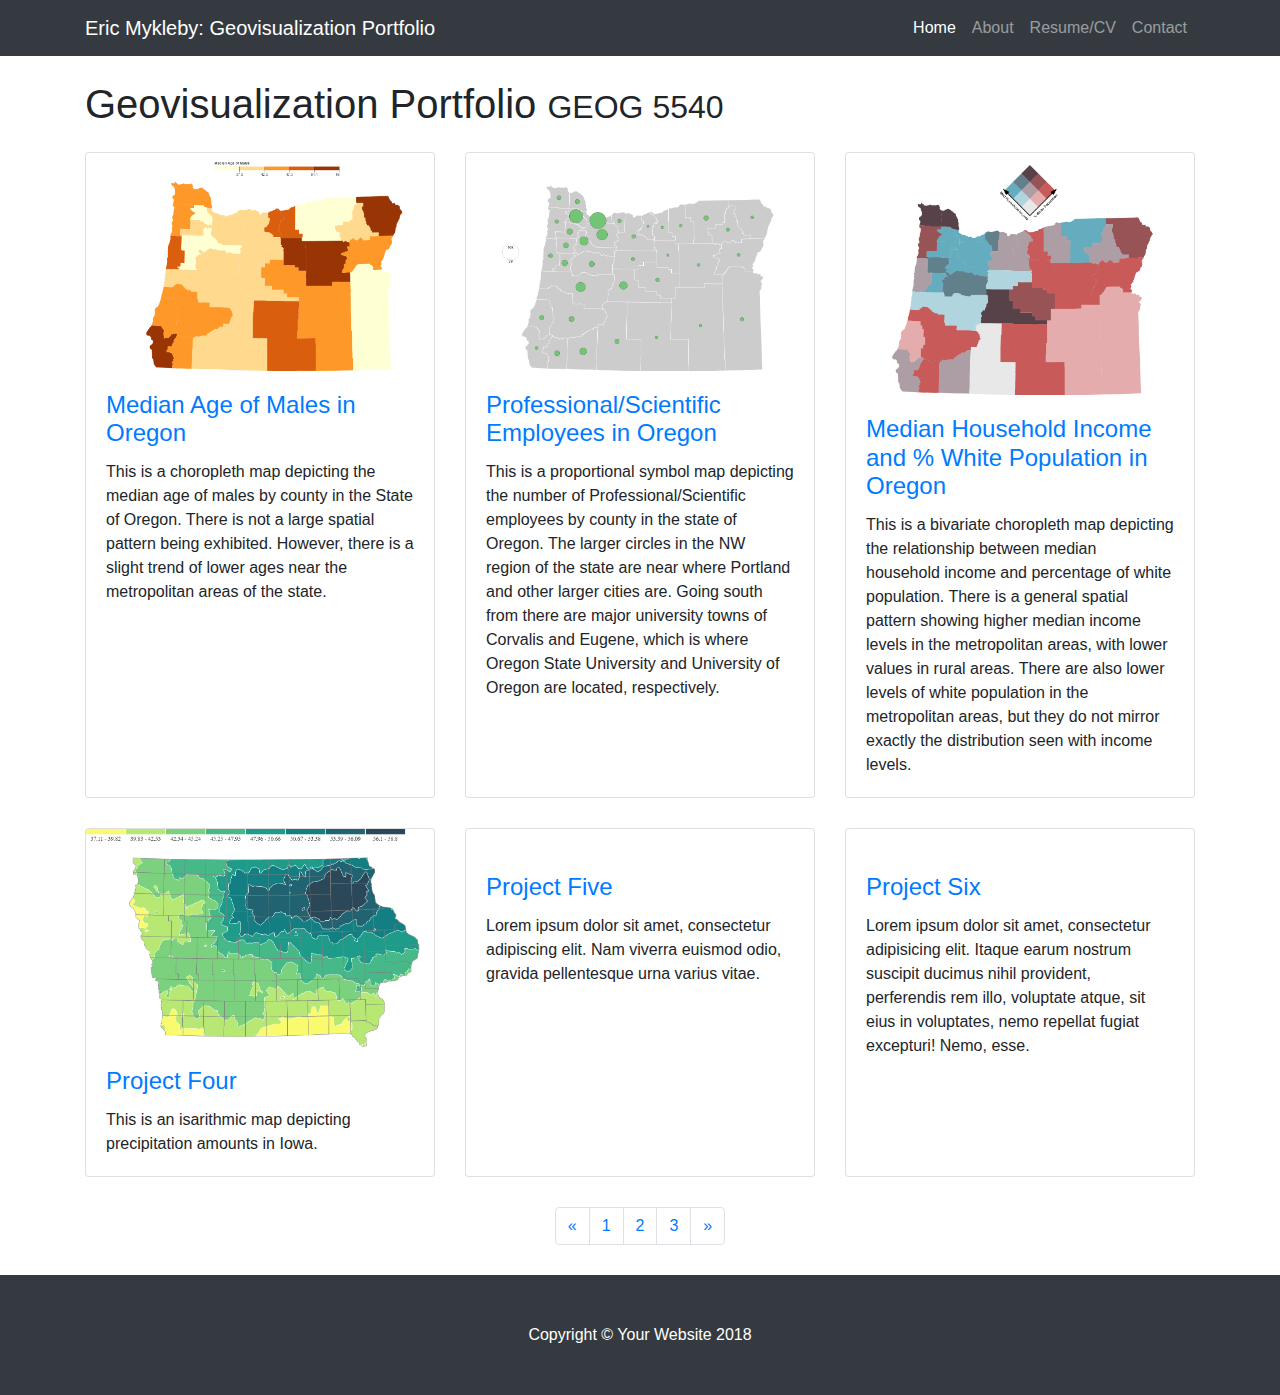
==== index.html @ d4272541 "Add files via upload" ====
<!DOCTYPE html>
<html lang="en">

  <head>

    <meta charset="utf-8">
    <meta name="viewport" content="width=device-width, initial-scale=1, shrink-to-fit=no">
    <meta name="description" content="">
    <meta name="author" content="">

    <title>Eric's Portfolio</title>

    <!-- Bootstrap core CSS -->
    <link href="vendor/bootstrap/css/bootstrap.min.css" rel="stylesheet">

    <!-- Custom styles for this template -->
    <link href="css/3-col-portfolio.css" rel="stylesheet">

  </head>

  <body>

    <!-- Navigation -->
    <nav class="navbar navbar-expand-lg navbar-dark bg-dark fixed-top">
      <div class="container">
        <a class="navbar-brand" href="#">Eric Mykleby: Geovisualization Portfolio</a>
        <button class="navbar-toggler" type="button" data-toggle="collapse" data-target="#navbarResponsive" aria-controls="navbarResponsive" aria-expanded="false" aria-label="Toggle navigation">
          <span class="navbar-toggler-icon"></span>
        </button>
        <div class="collapse navbar-collapse" id="navbarResponsive">
          <ul class="navbar-nav ml-auto">
            <li class="nav-item active">
              <a class="nav-link" href="#">Home
                <span class="sr-only">(current)</span>
              </a>
            </li>
            <li class="nav-item">
              <a class="nav-link" href="shortbio.html">About</a>
            </li>
            <li class="nav-item">
              <a class="nav-link" href="Resume - GIS.pdf">Resume/CV</a>
            </li>
            <li class="nav-item">
              <a class="nav-link" href="mailto:eric-mykleby@uiowa.edu">Contact</a>
            </li>
          </ul>
        </div>
      </div>
    </nav>

    <!-- Page Content -->
    <div class="container">

      <!-- Page Heading -->
      <h1 class="my-4">Geovisualization Portfolio
        <small>GEOG 5540</small>
      </h1>

      <div class="row">
        <div class="col-lg-4 col-sm-6 portfolio-item">
          <div class="card h-100">
            <a href="https://observablehq.com/@emykleby/choropleth-mapping-geog-3540"><img class="card-img-top" src="images/choropleth (4).png" alt=""></a>
            <div class="card-body">
              <h4 class="card-title">
                <a href="https://observablehq.com/@emykleby/choropleth-mapping-geog-3540">Median Age of Males in Oregon</a>
              </h4>
              <p class="card-text">This is a choropleth map depicting the median age of males by county in the State of Oregon. There is not a large spatial pattern being exhibited. However, there is a slight trend of lower ages near the metropolitan areas of the state.</p>
            </div>
          </div>
        </div>
        <div class="col-lg-4 col-sm-6 portfolio-item">
          <div class="card h-100">
            <a href="https://observablehq.com/@emykleby/proportional-symbol-mapping"><img class="card-img-top" src="images/proportionalSymbols (1).png" alt=""></a>
            <div class="card-body">
              <h4 class="card-title">
                <a href="https://observablehq.com/@emykleby/proportional-symbol-mapping">Professional/Scientific Employees in Oregon</a>
              </h4>
              <p class="card-text">This is a proportional symbol map depicting the number of Professional/Scientific employees by county in the state of Oregon. The larger circles in the NW region of the state are near where Portland and other larger cities are. Going south from there are major university towns of Corvalis and Eugene, which is where Oregon State University and University of Oregon are located, respectively.</p>
            </div>
          </div>
        </div>
        <div class="col-lg-4 col-sm-6 portfolio-item">
          <div class="card h-100">
            <a href="https://observablehq.com/@emykleby/bivariate-choropleth-mapping"><img class="card-img-top" src="images/bivar.png" alt=""></a>
            <div class="card-body">
              <h4 class="card-title">
                <a href="https://observablehq.com/@emykleby/bivariate-choropleth-mapping">Median Household Income and % White Population in Oregon</a>
              </h4>
              <p class="card-text">This is a bivariate choropleth map depicting the relationship between median household income and percentage of white population. There is a general spatial pattern showing higher median income levels in the metropolitan areas, with lower values in rural areas. There are also lower levels of white population in the metropolitan areas, but they do not mirror exactly the distribution seen with income levels.</p>
            </div>
          </div>
        </div>
        <div class="col-lg-4 col-sm-6 portfolio-item">
          <div class="card h-100">
            <a href="https://observablehq.com/@caglarkoylu/isarithmic-mapping-geog-3540"><img class="card-img-top" src="images/isarithmic-mapping-geog-3540 (1).png" alt=""></a>
            <div class="card-body">
              <h4 class="card-title">
                <a href="#">Project Four</a>
              </h4>
              <p class="card-text">This is an isarithmic map depicting precipitation amounts in Iowa.</p>
            </div>
          </div>
        </div>
        <div class="col-lg-4 col-sm-6 portfolio-item">
          <div class="card h-100">
            <a href="#"><img class="card-img-top" src="http://placehold.it/700x400" alt=""></a>
            <div class="card-body">
              <h4 class="card-title">
                <a href="#">Project Five</a>
              </h4>
              <p class="card-text">Lorem ipsum dolor sit amet, consectetur adipiscing elit. Nam viverra euismod odio, gravida pellentesque urna varius vitae.</p>
            </div>
          </div>
        </div>
        <div class="col-lg-4 col-sm-6 portfolio-item">
          <div class="card h-100">
            <a href="#"><img class="card-img-top" src="http://placehold.it/700x400" alt=""></a>
            <div class="card-body">
              <h4 class="card-title">
                <a href="#">Project Six</a>
              </h4>
              <p class="card-text">Lorem ipsum dolor sit amet, consectetur adipisicing elit. Itaque earum nostrum suscipit ducimus nihil provident, perferendis rem illo, voluptate atque, sit eius in voluptates, nemo repellat fugiat excepturi! Nemo, esse.</p>
            </div>
          </div>
        </div>
      </div>
      <!-- /.row -->

      <!-- Pagination -->
      <ul class="pagination justify-content-center">
        <li class="page-item">
          <a class="page-link" href="#" aria-label="Previous">
            <span aria-hidden="true">&laquo;</span>
            <span class="sr-only">Previous</span>
          </a>
        </li>
        <li class="page-item">
          <a class="page-link" href="#">1</a>
        </li>
        <li class="page-item">
          <a class="page-link" href="#">2</a>
        </li>
        <li class="page-item">
          <a class="page-link" href="#">3</a>
        </li>
        <li class="page-item">
          <a class="page-link" href="#" aria-label="Next">
            <span aria-hidden="true">&raquo;</span>
            <span class="sr-only">Next</span>
          </a>
        </li>
      </ul>

    </div>
    <!-- /.container -->

    <!-- Footer -->
    <footer class="py-5 bg-dark">
      <div class="container">
        <p class="m-0 text-center text-white">Copyright &copy; Your Website 2018</p>
      </div>
      <!-- /.container -->
    </footer>

    <!-- Bootstrap core JavaScript -->
    <script src="vendor/jquery/jquery.min.js"></script>
    <script src="vendor/bootstrap/js/bootstrap.bundle.min.js"></script>

  </body>

</html>
---- css/3-col-portfolio.css ----
/*!
 * Start Bootstrap - 3 Col Portfolio (https://startbootstrap.com/template-overviews/3-col-portfolio)
 * Copyright 2013-2018 Start Bootstrap
 * Licensed under MIT (https://github.com/BlackrockDigital/startbootstrap-3-col-portfolio/blob/master/LICENSE)
 */

body {
  padding-top: 54px;
}

@media (min-width: 992px) {
  body {
    padding-top: 56px;
  }
}

.portfolio-item {
  margin-bottom: 30px;
}

.pagination {
  margin-bottom: 30px;
}
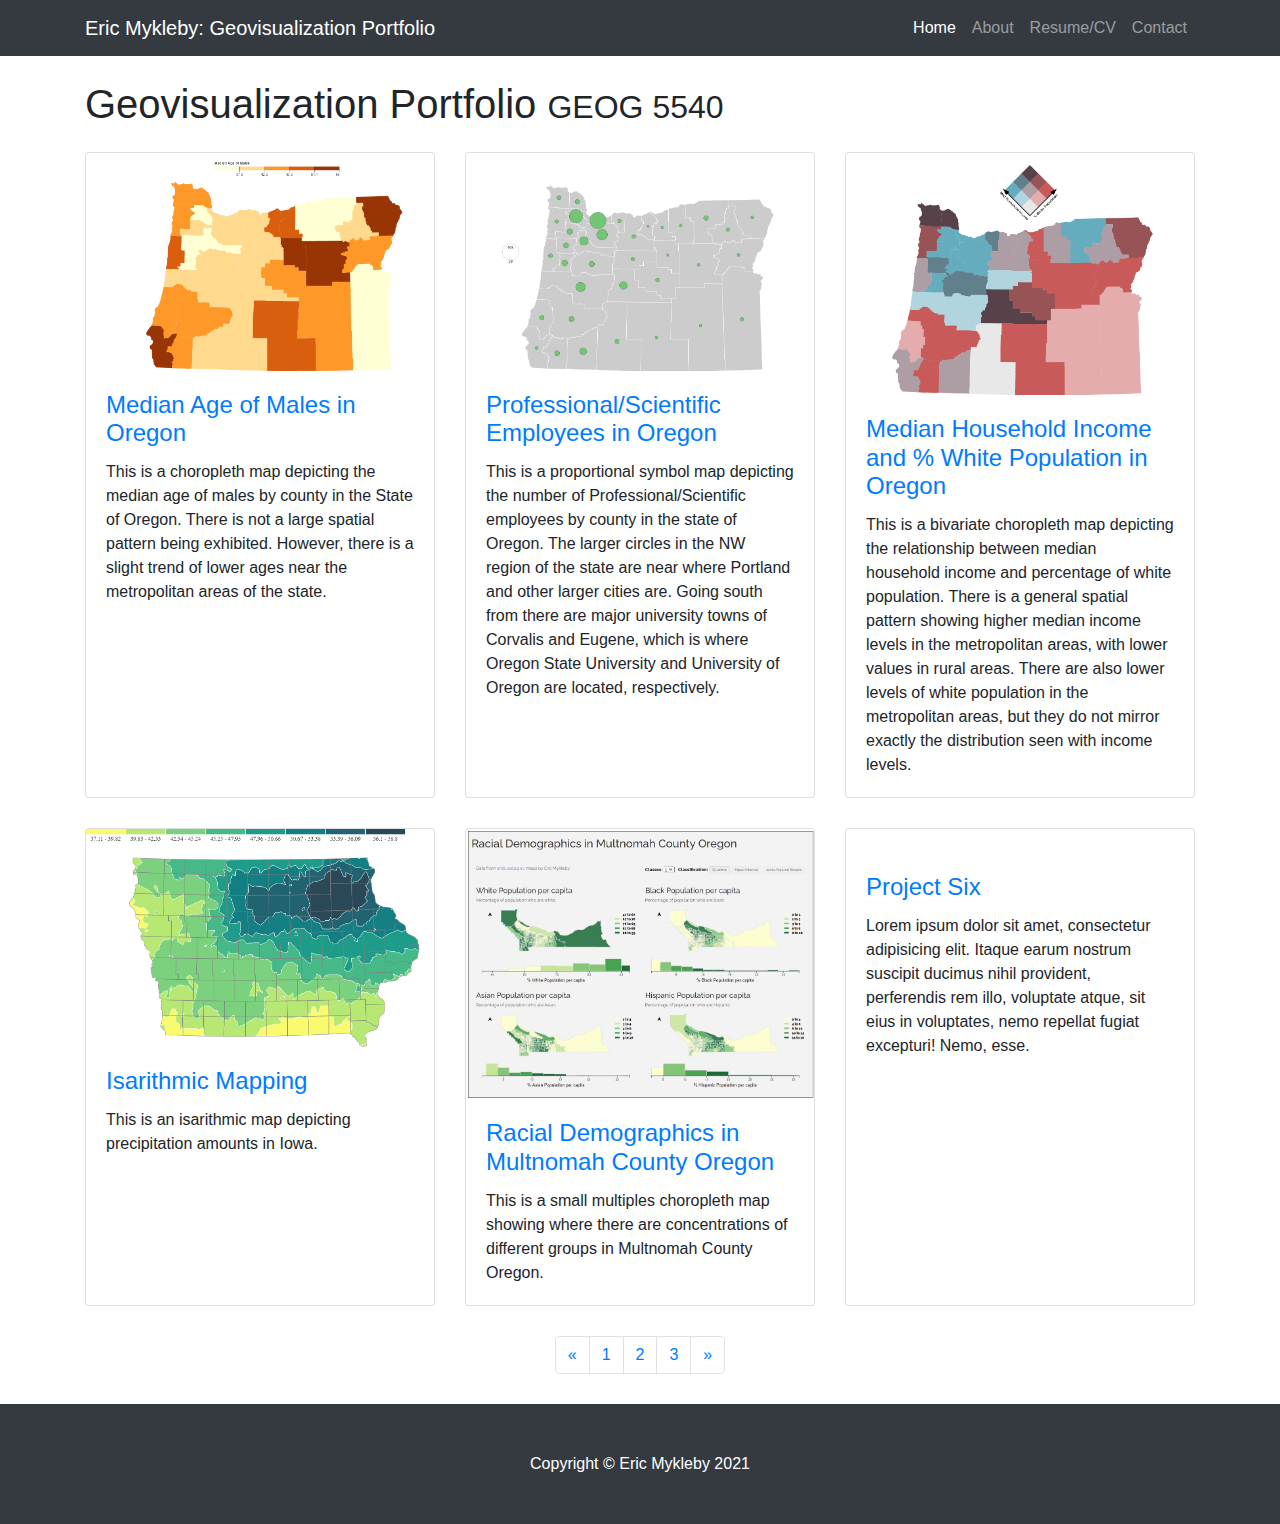
==== commit 86d1f955: "Add files via upload" ====
--- a/index.html
+++ b/index.html
@@ -95,7 +95,7 @@
             <a href="https://observablehq.com/@caglarkoylu/isarithmic-mapping-geog-3540"><img class="card-img-top" src="images/isarithmic-mapping-geog-3540 (1).png" alt=""></a>
             <div class="card-body">
               <h4 class="card-title">
-                <a href="#">Project Four</a>
+                <a href="https://observablehq.com/@caglarkoylu/isarithmic-mapping-geog-3540">Isarithmic Mapping</a>
               </h4>
               <p class="card-text">This is an isarithmic map depicting precipitation amounts in Iowa.</p>
             </div>
@@ -103,12 +103,12 @@
         </div>
         <div class="col-lg-4 col-sm-6 portfolio-item">
           <div class="card h-100">
-            <a href="#"><img class="card-img-top" src="http://placehold.it/700x400" alt=""></a>
+            <a href="smallmultipleChoropleths/"><img class="card-img-top" src="images/SM.JPG" alt=""></a>
             <div class="card-body">
               <h4 class="card-title">
-                <a href="#">Project Five</a>
+                <a href="smallmultipleChoropleths/">Racial Demographics in Multnomah County Oregon </a>
               </h4>
-              <p class="card-text">Lorem ipsum dolor sit amet, consectetur adipiscing elit. Nam viverra euismod odio, gravida pellentesque urna varius vitae.</p>
+              <p class="card-text">This is a small multiples choropleth map showing where there are concentrations of different groups in Multnomah County Oregon.</p>
             </div>
           </div>
         </div>
@@ -157,7 +157,7 @@
     <!-- Footer -->
     <footer class="py-5 bg-dark">
       <div class="container">
-        <p class="m-0 text-center text-white">Copyright &copy; Your Website 2018</p>
+        <p class="m-0 text-center text-white">Copyright &copy; Eric Mykleby 2021</p>
       </div>
       <!-- /.container -->
     </footer>
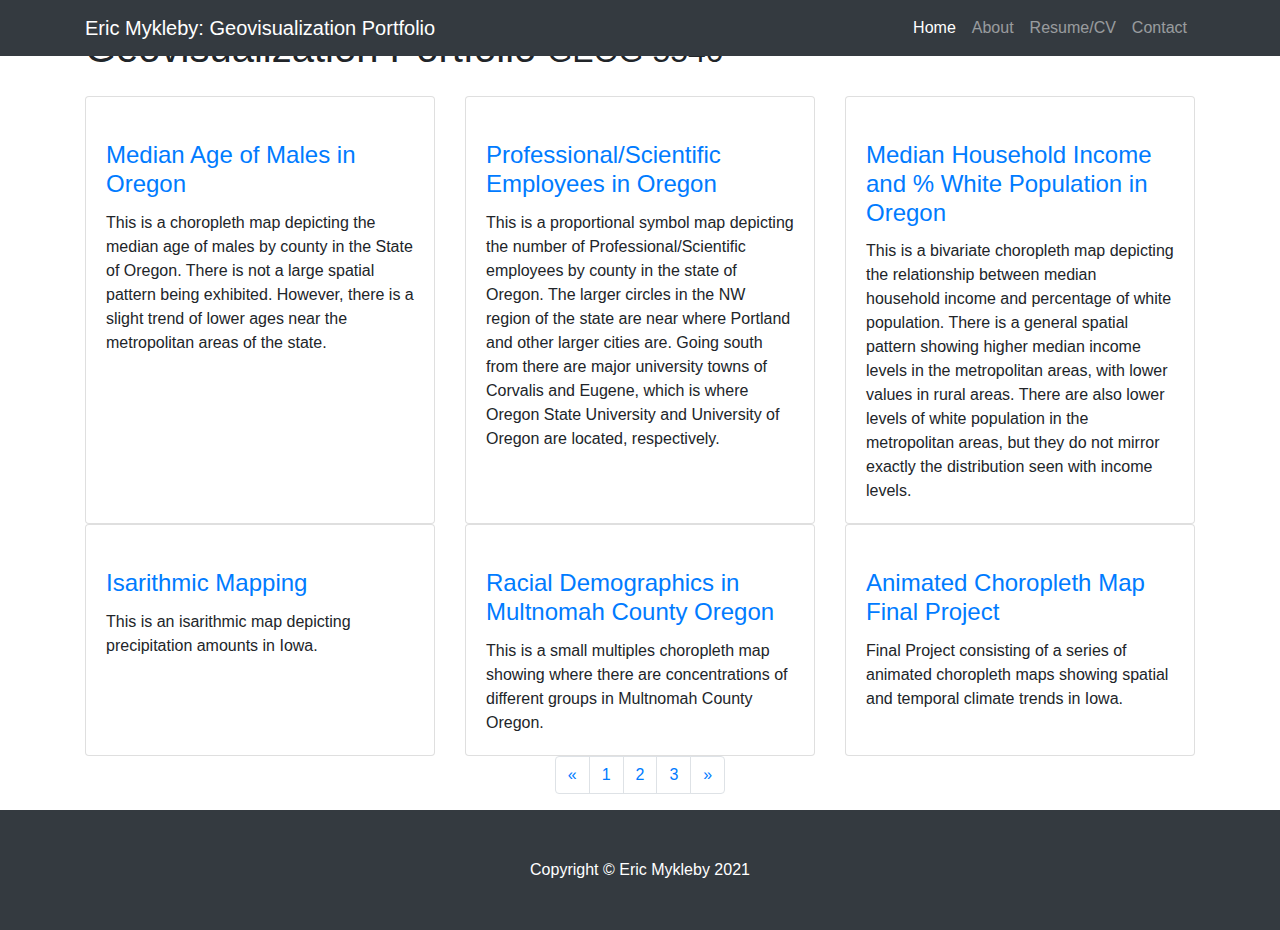
==== commit 825e26d2: "Add files via upload" ====
--- a/index.html
+++ b/index.html
@@ -114,12 +114,12 @@
         </div>
         <div class="col-lg-4 col-sm-6 portfolio-item">
           <div class="card h-100">
-            <a href="#"><img class="card-img-top" src="http://placehold.it/700x400" alt=""></a>
+            <a href="animatedchoropleth/"><img class="card-img-top" src="images/5540_Final.png" alt=""></a>
             <div class="card-body">
               <h4 class="card-title">
-                <a href="#">Project Six</a>
+                <a href="animatedchoropleth/">Animated Choropleth Map Final Project</a>
               </h4>
-              <p class="card-text">Lorem ipsum dolor sit amet, consectetur adipisicing elit. Itaque earum nostrum suscipit ducimus nihil provident, perferendis rem illo, voluptate atque, sit eius in voluptates, nemo repellat fugiat excepturi! Nemo, esse.</p>
+              <p class="card-text">Final Project consisting of a series of animated choropleth maps showing spatial and temporal climate trends in Iowa.</p>
             </div>
           </div>
         </div>
